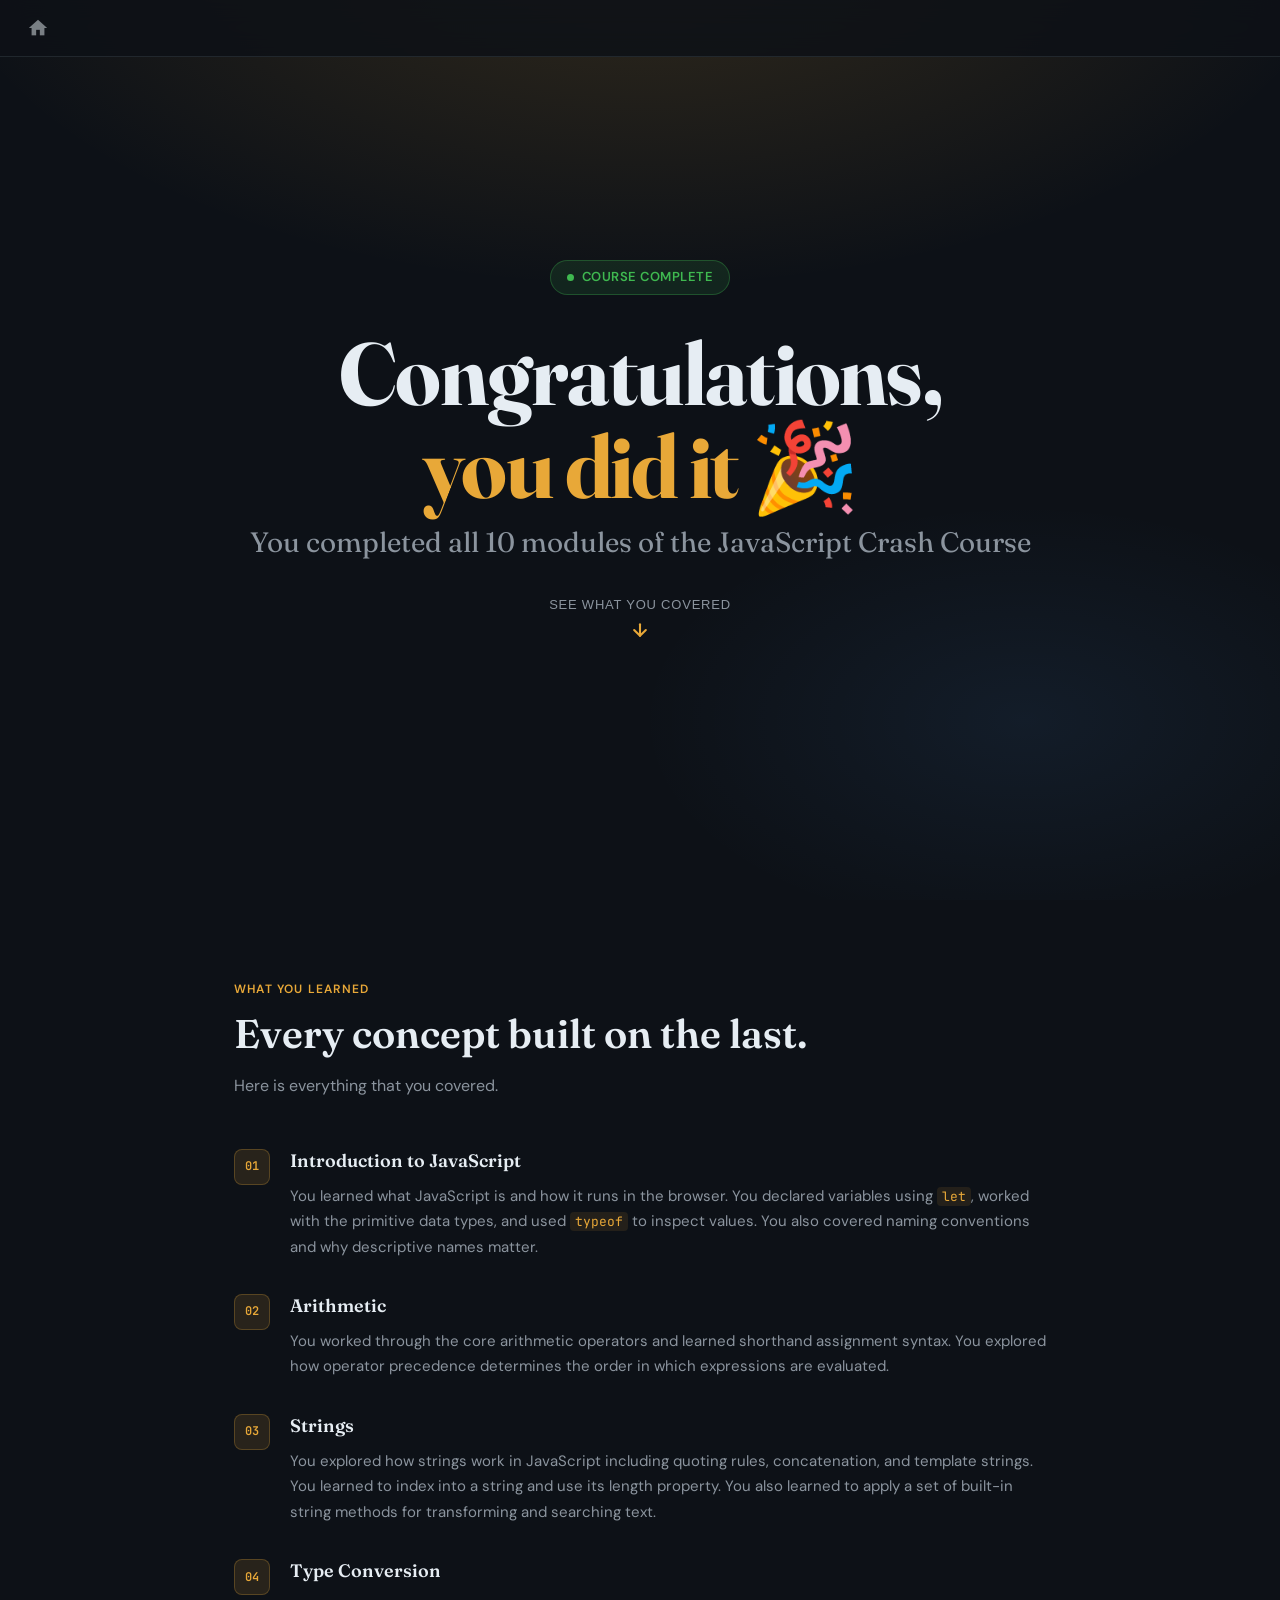
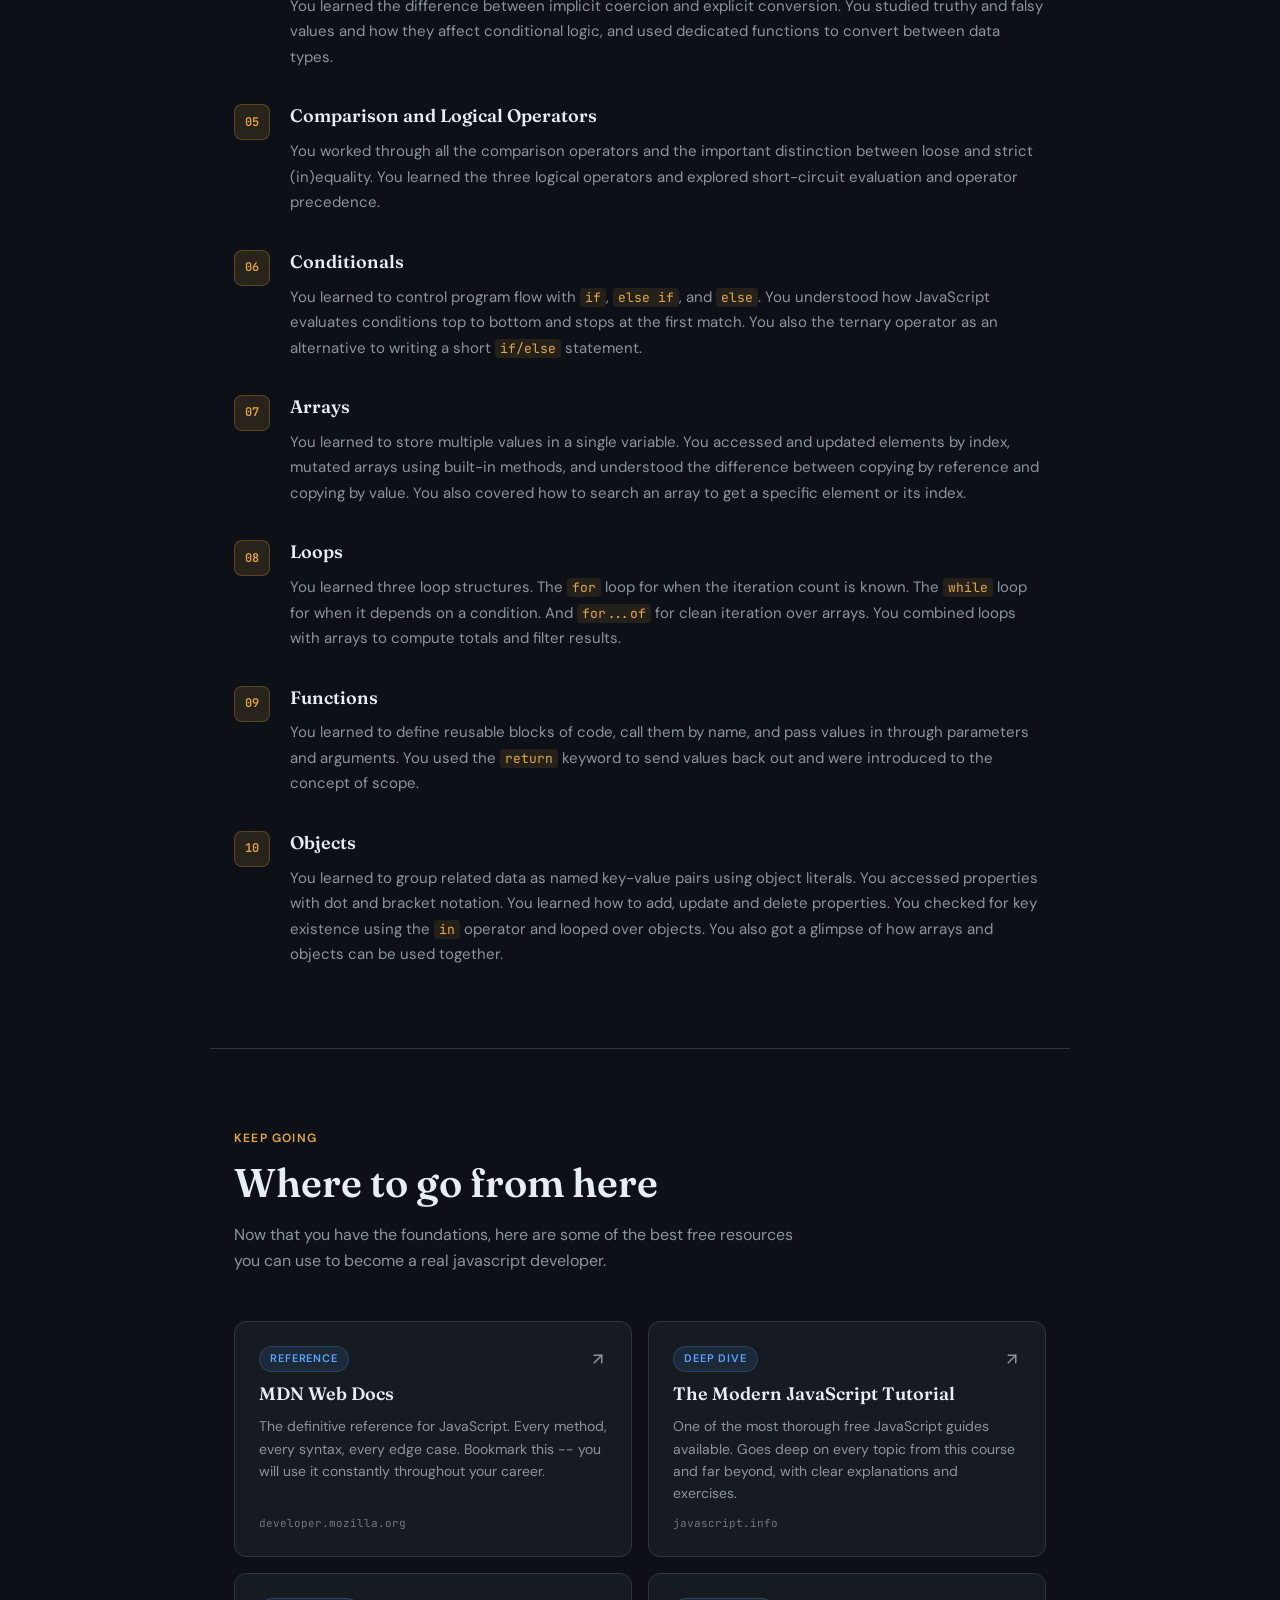
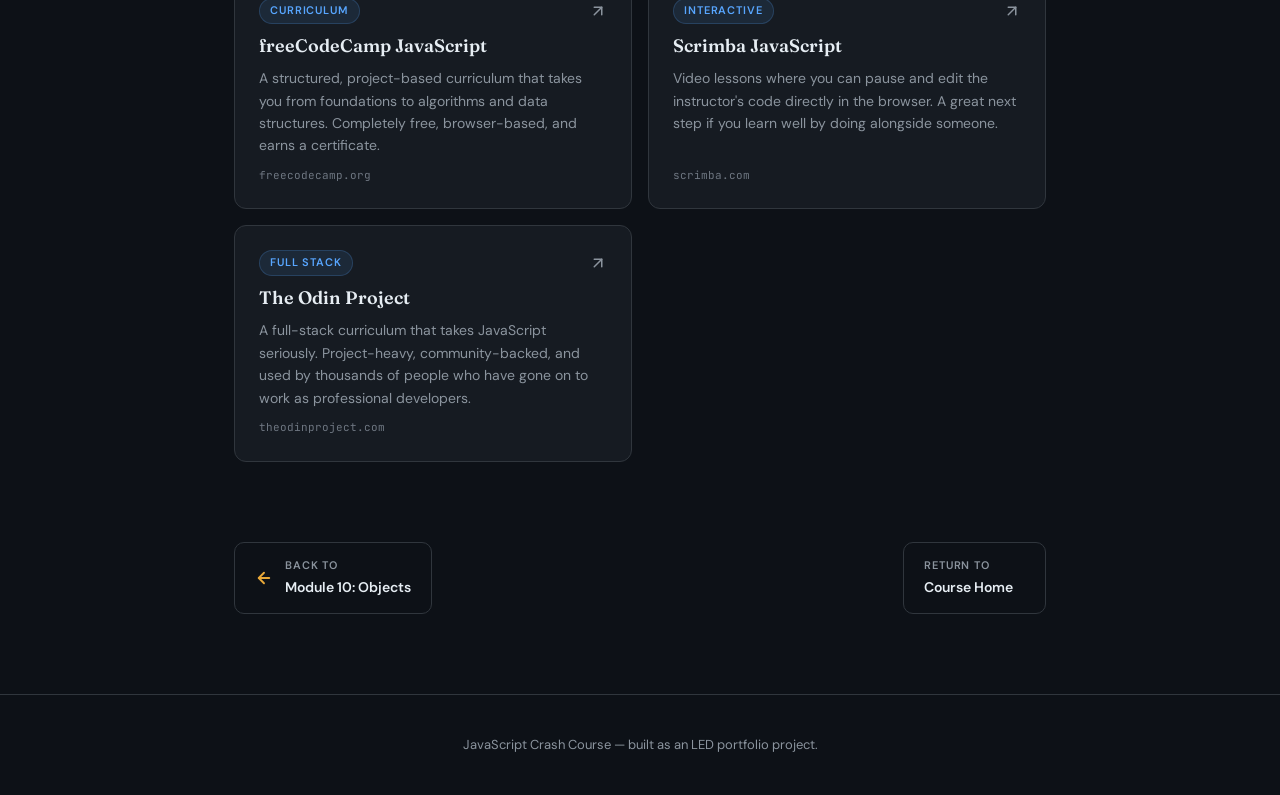
==== completion.html @ c3ea259a "first commit" ====
<!doctype html>
<html lang="en">
	<head>
		<meta charset="UTF-8" />
		<meta name="viewport" content="width=device-width, initial-scale=1.0" />
		<title>Course Complete -- JavaScript Crash Course</title>
		<link
			href="https://fonts.googleapis.com/css2?family=Fraunces:opsz,wght@9..144,400;9..144,600;9..144,700&family=DM+Sans:wght@300;400;500;600&family=JetBrains+Mono:wght@400;600&display=swap"
			rel="stylesheet"
		/>
		<link rel="stylesheet" href="../assets/css/completion.css" />
	</head>
	<body>
		<nav class="top-nav">
			<a class="top-nav-home" href="../index.html" title="Home">
				<span class="material-icons">home</span>
			</a>
		</nav>

		<div class="confetti-wrap" id="confetti"></div>

		<!-- HERO -->
		<section class="hero">
			<div class="hero-bg"></div>

			<div class="badge-wrap">
				<span class="badge-dot"></span>
				Course Complete
			</div>

			<h1 class="hero-title">
				Congratulations,<br /><span class="accent">you did it 🎉</span>
			</h1>

			<p class="hero-subtitle">
				You completed all 10 modules of the JavaScript Crash Course
			</p>

			<button
				class="scroll-cta"
				onclick="
					document
						.getElementById('recap')
						.scrollIntoView({ behavior: 'smooth' })
				"
			>
				See what you covered
				<svg
					width="20"
					height="20"
					viewBox="0 0 24 24"
					fill="none"
					stroke="currentColor"
					stroke-width="2.5"
					stroke-linecap="round"
					stroke-linejoin="round"
				>
					<line x1="12" y1="5" x2="12" y2="19" />
					<polyline points="19 12 12 19 5 12" />
				</svg>
			</button>
		</section>

		<!-- MODULES RECAP -->
		<section class="section" id="recap">
			<div class="section-label">What you learned</div>
			<h2 class="section-title">Every concept built on the last.</h2>
			<p class="section-intro">Here is everything that you covered.</p>

			<div class="recap-list">
				<div class="recap-item">
					<div class="recap-num">01</div>
					<div class="recap-body">
						<div class="recap-title">Introduction to JavaScript</div>
						<p class="recap-text">
							You learned what JavaScript is and how it runs in the browser. You
							declared variables using <code>let</code>, worked with the
							primitive data types, and used <code>typeof</code> to inspect
							values. You also covered naming conventions and why descriptive
							names matter.
						</p>
					</div>
				</div>

				<div class="recap-item">
					<div class="recap-num">02</div>
					<div class="recap-body">
						<div class="recap-title">Arithmetic</div>
						<p class="recap-text">
							You worked through the core arithmetic operators and learned
							shorthand assignment syntax. You explored how operator precedence
							determines the order in which expressions are evaluated.
						</p>
					</div>
				</div>

				<div class="recap-item">
					<div class="recap-num">03</div>
					<div class="recap-body">
						<div class="recap-title">Strings</div>
						<p class="recap-text">
							You explored how strings work in JavaScript including quoting
							rules, concatenation, and template strings. You learned to index
							into a string and use its length property. You also learned to
							apply a set of built-in string methods for transforming and
							searching text.
						</p>
					</div>
				</div>

				<div class="recap-item">
					<div class="recap-num">04</div>
					<div class="recap-body">
						<div class="recap-title">Type Conversion</div>
						<p class="recap-text">
							You learned the difference between implicit coercion and explicit
							conversion. You studied truthy and falsy values and how they
							affect conditional logic, and used dedicated functions to convert
							between data types.
						</p>
					</div>
				</div>

				<div class="recap-item">
					<div class="recap-num">05</div>
					<div class="recap-body">
						<div class="recap-title">Comparison and Logical Operators</div>
						<p class="recap-text">
							You worked through all the comparison operators and the important
							distinction between loose and strict (in)equality. You learned the
							three logical operators and explored short-circuit evaluation and
							operator precedence.
						</p>
					</div>
				</div>

				<div class="recap-item">
					<div class="recap-num">06</div>
					<div class="recap-body">
						<div class="recap-title">Conditionals</div>
						<p class="recap-text">
							You learned to control program flow with <code>if</code>,
							<code>else if</code>, and <code>else</code>. You understood how
							JavaScript evaluates conditions top to bottom and stops at the
							first match. You also the ternary operator as an alternative to
							writing a short <code>if/else</code> statement.
						</p>
					</div>
				</div>

				<div class="recap-item">
					<div class="recap-num">07</div>
					<div class="recap-body">
						<div class="recap-title">Arrays</div>
						<p class="recap-text">
							You learned to store multiple values in a single variable. You
							accessed and updated elements by index, mutated arrays using
							built-in methods, and understood the difference between copying by
							reference and copying by value. You also covered how to search an
							array to get a specific element or its index.
						</p>
					</div>
				</div>

				<div class="recap-item">
					<div class="recap-num">08</div>
					<div class="recap-body">
						<div class="recap-title">Loops</div>
						<p class="recap-text">
							You learned three loop structures. The <code>for</code> loop for
							when the iteration count is known. The <code>while</code> loop for
							when it depends on a condition. And <code>for...of</code> for
							clean iteration over arrays. You combined loops with arrays to
							compute totals and filter results.
						</p>
					</div>
				</div>

				<div class="recap-item">
					<div class="recap-num">09</div>
					<div class="recap-body">
						<div class="recap-title">Functions</div>
						<p class="recap-text">
							You learned to define reusable blocks of code, call them by name,
							and pass values in through parameters and arguments. You used the
							<code>return</code> keyword to send values back out and were
							introduced to the concept of scope.
						</p>
					</div>
				</div>

				<div class="recap-item">
					<div class="recap-num">10</div>
					<div class="recap-body">
						<div class="recap-title">Objects</div>
						<p class="recap-text">
							You learned to group related data as named key-value pairs using
							object literals. You accessed properties with dot and bracket
							notation. You learned how to add, update and delete properties.
							You checked for key existence using the
							<code>in</code> operator and looped over objects. You also got a
							glimpse of how arrays and objects can be used together.
						</p>
					</div>
				</div>
			</div>
		</section>

		<hr class="divider" />

		<!-- NEXT STEPS -->
		<section class="section">
			<div class="section-label">Keep going</div>
			<h2 class="section-title">Where to go from here</h2>
			<p class="section-intro">
				Now that you have the foundations, here are some of the best free
				resources you can use to become a real javascript developer.
			</p>

			<div class="resources-grid">
				<a
					class="resource-card"
					href="https://developer.mozilla.org/en-US/docs/Web/JavaScript"
					target="_blank"
					rel="noopener"
				>
					<div class="resource-header">
						<span class="resource-tag">Reference</span>
						<svg
							class="resource-arrow"
							width="18"
							height="18"
							viewBox="0 0 24 24"
							fill="none"
							stroke="currentColor"
							stroke-width="2"
							stroke-linecap="round"
							stroke-linejoin="round"
						>
							<line x1="7" y1="17" x2="17" y2="7" />
							<polyline points="7 7 17 7 17 17" />
						</svg>
					</div>
					<div class="resource-name">MDN Web Docs</div>
					<div class="resource-desc">
						The definitive reference for JavaScript. Every method, every syntax,
						every edge case. Bookmark this -- you will use it constantly
						throughout your career.
					</div>
					<div class="resource-url">developer.mozilla.org</div>
				</a>

				<a
					class="resource-card"
					href="https://javascript.info/"
					target="_blank"
					rel="noopener"
				>
					<div class="resource-header">
						<span class="resource-tag">Deep Dive</span>
						<svg
							class="resource-arrow"
							width="18"
							height="18"
							viewBox="0 0 24 24"
							fill="none"
							stroke="currentColor"
							stroke-width="2"
							stroke-linecap="round"
							stroke-linejoin="round"
						>
							<line x1="7" y1="17" x2="17" y2="7" />
							<polyline points="7 7 17 7 17 17" />
						</svg>
					</div>
					<div class="resource-name">The Modern JavaScript Tutorial</div>
					<div class="resource-desc">
						One of the most thorough free JavaScript guides available. Goes deep
						on every topic from this course and far beyond, with clear
						explanations and exercises.
					</div>
					<div class="resource-url">javascript.info</div>
				</a>

				<a
					class="resource-card"
					href="https://www.freecodecamp.org/learn/javascript-v9/"
					target="_blank"
					rel="noopener"
				>
					<div class="resource-header">
						<span class="resource-tag">Curriculum</span>
						<svg
							class="resource-arrow"
							width="18"
							height="18"
							viewBox="0 0 24 24"
							fill="none"
							stroke="currentColor"
							stroke-width="2"
							stroke-linecap="round"
							stroke-linejoin="round"
						>
							<line x1="7" y1="17" x2="17" y2="7" />
							<polyline points="7 7 17 7 17 17" />
						</svg>
					</div>
					<div class="resource-name">freeCodeCamp JavaScript</div>
					<div class="resource-desc">
						A structured, project-based curriculum that takes you from
						foundations to algorithms and data structures. Completely free,
						browser-based, and earns a certificate.
					</div>
					<div class="resource-url">freecodecamp.org</div>
				</a>

				<a
					class="resource-card"
					href="https://scrimba.com/t0js?via=freecodecamp"
					target="_blank"
					rel="noopener"
				>
					<div class="resource-header">
						<span class="resource-tag">Interactive</span>
						<svg
							class="resource-arrow"
							width="18"
							height="18"
							viewBox="0 0 24 24"
							fill="none"
							stroke="currentColor"
							stroke-width="2"
							stroke-linecap="round"
							stroke-linejoin="round"
						>
							<line x1="7" y1="17" x2="17" y2="7" />
							<polyline points="7 7 17 7 17 17" />
						</svg>
					</div>
					<div class="resource-name">Scrimba JavaScript</div>
					<div class="resource-desc">
						Video lessons where you can pause and edit the instructor's code
						directly in the browser. A great next step if you learn well by
						doing alongside someone.
					</div>
					<div class="resource-url">scrimba.com</div>
				</a>

				<a
					class="resource-card"
					href="https://www.theodinproject.com/paths/full-stack-javascript/courses/javascript"
					target="_blank"
					rel="noopener"
				>
					<div class="resource-header">
						<span class="resource-tag">Full Stack</span>
						<svg
							class="resource-arrow"
							width="18"
							height="18"
							viewBox="0 0 24 24"
							fill="none"
							stroke="currentColor"
							stroke-width="2"
							stroke-linecap="round"
							stroke-linejoin="round"
						>
							<line x1="7" y1="17" x2="17" y2="7" />
							<polyline points="7 7 17 7 17 17" />
						</svg>
					</div>
					<div class="resource-name">The Odin Project</div>
					<div class="resource-desc">
						A full-stack curriculum that takes JavaScript seriously.
						Project-heavy, community-backed, and used by thousands of people who
						have gone on to work as professional developers.
					</div>
					<div class="resource-url">theodinproject.com</div>
				</a>
			</div>
		</section>

		<div
			class="module-nav"
			style="max-width: 860px; margin: 0 auto; padding: 0 24px 80px"
		>
			<a class="prev-module" href="modules/module10.html">
				<div class="prev-arrow-icon">
					<svg
						viewBox="0 0 24 24"
						width="18"
						height="18"
						fill="none"
						stroke="currentColor"
						stroke-width="2.5"
						stroke-linecap="round"
						stroke-linejoin="round"
					>
						<line x1="19" y1="12" x2="5" y2="12"></line>
						<polyline points="12 19 5 12 12 5"></polyline>
					</svg>
				</div>
				<div class="prev-text">
					<span class="prev-label">Back to</span>
					<span class="prev-title">Module 10: Objects</span>
				</div>
			</a>
			<a class="next-module" href="index.html">
				<div class="next-text">
					<span class="next-label">Return to</span>
					<span class="next-title">Course Home</span>
				</div>
				<div class="next-arrow-icon">
					<svg
						viewBox="0 0 24 24"
						fill="none"
						stroke="currentColor"
						stroke-width="2.5"
						stroke-linecap="round"
						stroke-linejoin="round"
					>
						<line x1="5" y1="12" x2="19" y2="12"></line>
						<polyline points="12 5 19 12 12 19"></polyline>
					</svg>
				</div>
			</a>
		</div>
		<footer class="footer">
			<p>JavaScript Crash Course &mdash; built as an LED portfolio project.</p>
		</footer>

		<script>
			// Confetti on load
			const colours = [
				"#e8a838",
				"#58a6ff",
				"#3fb950",
				"#f78166",
				"#d2a8ff",
				"#ffa657",
			];
			const wrap = document.getElementById("confetti");

			function spawnConfetti() {
				for (let i = 0; i < 80; i++) {
					const el = document.createElement("div");
					el.className = "confetti-piece";
					const size = Math.random() * 8 + 5;
					el.style.cssText = `
      left: ${Math.random() * 100}%;
      width: ${size}px;
      height: ${size}px;
      background: ${colours[Math.floor(Math.random() * colours.length)]};
      border-radius: ${Math.random() > 0.5 ? "50%" : "2px"};
      animation-duration: ${Math.random() * 2 + 2}s;
      animation-delay: ${Math.random() * 1.5}s;
    `;
					wrap.appendChild(el);
				}
				setTimeout(() => {
					wrap.innerHTML = "";
				}, 5000);
			}

			spawnConfetti();
		</script>
	</body>
</html>
---- assets/css/completion.css ----
@import url("https://fonts.googleapis.com/icon?family=Material+Icons");

*,
*::before,
*::after {
	box-sizing: border-box;
	margin: 0;
	padding: 0;
}

:root {
	--bg: #0d1117;
	--surface: #161b22;
	--surface2: #1c2330;
	--border: #30363d;
	--accent: #e8a838;
	--accent2: #58a6ff;
	--text: #e6edf3;
	--muted: #8b949e;
	--green: #3fb950;
	--radius: 12px;
}

/* ── TOP NAV ── */
.top-nav {
	position: fixed;
	top: 0;
	left: 0;
	right: 0;
	z-index: 100;
	background: rgba(13, 17, 23, 0.85);
	backdrop-filter: blur(12px);
	-webkit-backdrop-filter: blur(12px);
	border-bottom: 1px solid rgba(48, 54, 61, 0.6);
	padding: 10px 20px;
	display: flex;
	align-items: center;
}
.top-nav-home {
	display: flex;
	align-items: center;
	justify-content: center;
	width: 36px;
	height: 36px;
	border-radius: 8px;
	color: rgba(230, 237, 243, 0.5);
	text-decoration: none;
	transition:
		background 0.15s,
		color 0.15s;
}
.top-nav-home:hover {
	background: rgba(230, 237, 243, 0.08);
	color: var(--text);
}
.top-nav-home .material-icons {
	font-size: 22px;
}
/* push hero below fixed nav */
.hero {
	padding-top: 120px;
}

html {
	scroll-behavior: smooth;
}

body {
	background: var(--bg);
	color: var(--text);
	font-family: "DM Sans", sans-serif;
	font-size: 16px;
	line-height: 1.6;
	min-height: 100vh;
	overflow-x: hidden;
}

/* ── HERO ── */
.hero {
	position: relative;
	min-height: 100vh;
	display: flex;
	flex-direction: column;
	align-items: center;
	justify-content: center;
	text-align: center;
	padding: 60px 24px;
	overflow: hidden;
}

.hero-bg {
	position: absolute;
	inset: 0;
	background:
		radial-gradient(
			ellipse 80% 60% at 50% -10%,
			rgba(232, 168, 56, 0.18) 0%,
			transparent 70%
		),
		radial-gradient(
			ellipse 50% 40% at 80% 80%,
			rgba(88, 166, 255, 0.08) 0%,
			transparent 60%
		);
	pointer-events: none;
}

.badge-wrap {
	display: inline-flex;
	align-items: center;
	gap: 8px;
	background: rgba(63, 185, 80, 0.12);
	border: 1px solid rgba(63, 185, 80, 0.3);
	border-radius: 999px;
	padding: 6px 16px;
	font-size: 13px;
	font-weight: 600;
	color: var(--green);
	letter-spacing: 0.04em;
	text-transform: uppercase;
	margin-bottom: 32px;
	animation: fadeUp 0.6s ease both;
}

.badge-dot {
	width: 7px;
	height: 7px;
	border-radius: 50%;
	background: var(--green);
	animation: pulse 2s ease infinite;
}

@keyframes pulse {
	0%,
	100% {
		opacity: 1;
		transform: scale(1);
	}
	50% {
		opacity: 0.5;
		transform: scale(1.4);
	}
}

.hero-title {
	font-family: "Fraunces", serif;
	font-size: clamp(48px, 8vw, 88px);
	font-weight: 700;
	line-height: 1.05;
	letter-spacing: -0.02em;
	margin-bottom: 8px;
	animation: fadeUp 0.6s 0.1s ease both;
}

.hero-title .accent {
	color: var(--accent);
}

.hero-subtitle {
	font-family: "Fraunces", serif;
	font-size: clamp(20px, 3vw, 28px);
	font-weight: 400;
	color: var(--muted);
	margin-bottom: 24px;
	animation: fadeUp 0.6s 0.2s ease both;
}

.hero-desc {
	max-width: 540px;
	font-size: 17px;
	color: var(--muted);
	margin-bottom: 48px;
	animation: fadeUp 0.6s 0.3s ease both;
}

.hero-desc strong {
	color: var(--text);
}

.scroll-cta {
	display: flex;
	flex-direction: column;
	align-items: center;
	gap: 8px;
	color: var(--muted);
	font-size: 13px;
	letter-spacing: 0.06em;
	text-transform: uppercase;
	animation: fadeUp 0.6s 0.5s ease both;
	cursor: pointer;
	border: none;
	background: none;
	margin-top: 8px;
}

.scroll-cta svg {
	animation: bounce 2s ease infinite;
	color: var(--accent);
}

@keyframes bounce {
	0%,
	100% {
		transform: translateY(0);
	}
	50% {
		transform: translateY(6px);
	}
}

@keyframes fadeUp {
	from {
		opacity: 0;
		transform: translateY(20px);
	}
	to {
		opacity: 1;
		transform: translateY(0);
	}
}

/* ── MODULES RECAP ── */
.section {
	max-width: 860px;
	margin: 0 auto;
	padding: 80px 24px;
}

.section-label {
	font-size: 12px;
	font-weight: 600;
	letter-spacing: 0.1em;
	text-transform: uppercase;
	color: var(--accent);
	margin-bottom: 12px;
}

.section-title {
	font-family: "Fraunces", serif;
	font-size: clamp(28px, 4vw, 40px);
	font-weight: 600;
	line-height: 1.15;
	margin-bottom: 16px;
}

.section-intro {
	color: var(--muted);
	font-size: 16px;
	max-width: 560px;
	margin-bottom: 48px;
}

.recap-list {
	display: flex;
	flex-direction: column;
	gap: 32px;
}

.recap-item {
	display: flex;
	gap: 20px;
	align-items: flex-start;
}

.recap-num {
	width: 36px;
	height: 36px;
	border-radius: 8px;
	background: rgba(232, 168, 56, 0.12);
	border: 1px solid rgba(232, 168, 56, 0.25);
	display: flex;
	align-items: center;
	justify-content: center;
	font-family: "JetBrains Mono", monospace;
	font-size: 12px;
	font-weight: 600;
	color: var(--accent);
	flex-shrink: 0;
	margin-top: 2px;
}

.recap-body {
	flex: 1;
}

.recap-title {
	font-family: "Fraunces", serif;
	font-size: 18px;
	font-weight: 600;
	margin-bottom: 8px;
}

.recap-text {
	font-size: 15px;
	color: var(--muted);
	line-height: 1.7;
}

.recap-text code {
	font-family: "JetBrains Mono", monospace;
	font-size: 13px;
	background: rgba(232, 168, 56, 0.1);
	color: var(--accent);
	padding: 1px 5px;
	border-radius: 4px;
}

/* ── DIVIDER ── */
.divider {
	border: none;
	border-top: 1px solid var(--border);
	max-width: 860px;
	margin: 0 auto;
}

/* ── NEXT STEPS ── */
.resources-grid {
	display: grid;
	grid-template-columns: repeat(auto-fill, minmax(320px, 1fr));
	gap: 16px;
}

.resource-card {
	background: var(--surface);
	border: 1px solid var(--border);
	border-radius: var(--radius);
	padding: 24px;
	text-decoration: none;
	color: inherit;
	display: flex;
	flex-direction: column;
	gap: 10px;
	transition:
		border-color 0.2s,
		transform 0.2s;
	position: relative;
	overflow: hidden;
}

.resource-card::before {
	content: "";
	position: absolute;
	inset: 0;
	background: linear-gradient(
		135deg,
		rgba(88, 166, 255, 0.04) 0%,
		transparent 60%
	);
	opacity: 0;
	transition: opacity 0.2s;
}

.resource-card:hover {
	border-color: var(--accent2);
	transform: translateY(-2px);
}

.resource-card:hover::before {
	opacity: 1;
}

.resource-header {
	display: flex;
	align-items: center;
	justify-content: space-between;
	gap: 12px;
}

.resource-tag {
	font-size: 11px;
	font-weight: 600;
	letter-spacing: 0.08em;
	text-transform: uppercase;
	padding: 3px 10px;
	border-radius: 999px;
	background: rgba(88, 166, 255, 0.1);
	color: var(--accent2);
	border: 1px solid rgba(88, 166, 255, 0.2);
}

.resource-arrow {
	color: var(--muted);
	transition:
		color 0.2s,
		transform 0.2s;
	flex-shrink: 0;
}

.resource-card:hover .resource-arrow {
	color: var(--accent2);
	transform: translate(3px, -3px);
}

.resource-name {
	font-family: "Fraunces", serif;
	font-size: 18px;
	font-weight: 600;
	line-height: 1.3;
}

.resource-desc {
	font-size: 14px;
	color: var(--muted);
	line-height: 1.6;
}

.resource-url {
	font-family: "JetBrains Mono", monospace;
	font-size: 11px;
	color: #6e7681;
	margin-top: auto;
	word-break: break-all;
}

/* NAV */
.module-nav {
	display: flex;
	justify-content: space-between;
	align-items: center;
	gap: 16px;
	margin-top: 48px;
}

.prev-module,
.next-module {
	display: flex;
	align-items: center;
	gap: 12px;
	text-decoration: none;
	padding: 14px 20px;
	border-radius: 10px;
	border: 1px solid var(--border);
	transition:
		border-color 0.2s,
		background 0.2s;
	max-width: 260px;
}

.prev-module:hover,
.next-module:hover {
	border-color: var(--accent);
	background: rgba(232, 168, 56, 0.06);
}

.next-module {
	margin-left: auto;
}

.prev-arrow-icon,
.next-arrow-icon {
	display: flex;
	align-items: center;
	color: var(--accent);
	flex-shrink: 0;
}

.prev-text,
.next-text {
	display: flex;
	flex-direction: column;
	gap: 2px;
}

.prev-label,
.next-label {
	font-size: 11px;
	font-weight: 600;
	letter-spacing: 0.08em;
	text-transform: uppercase;
	color: var(--muted);
}

.prev-title,
.next-title {
	font-size: 14px;
	font-weight: 600;
	color: var(--text);
}
/* ── FOOTER ── */
.footer {
	border-top: 1px solid var(--border);
	padding: 40px 24px;
	text-align: center;
	color: var(--muted);
	font-size: 13px;
}

.footer a {
	color: var(--accent);
	text-decoration: none;
}

.footer a:hover {
	text-decoration: underline;
}

/* ── CONFETTI ── */
.confetti-wrap {
	position: fixed;
	inset: 0;
	pointer-events: none;
	z-index: 999;
	overflow: hidden;
}

.confetti-piece {
	position: absolute;
	top: -20px;
	width: 8px;
	height: 8px;
	border-radius: 2px;
	animation: confettiFall linear forwards;
}

@keyframes confettiFall {
	0% {
		transform: translateY(0) rotate(0deg);
		opacity: 1;
	}
	90% {
		opacity: 1;
	}
	100% {
		transform: translateY(110vh) rotate(720deg);
		opacity: 0;
	}
}
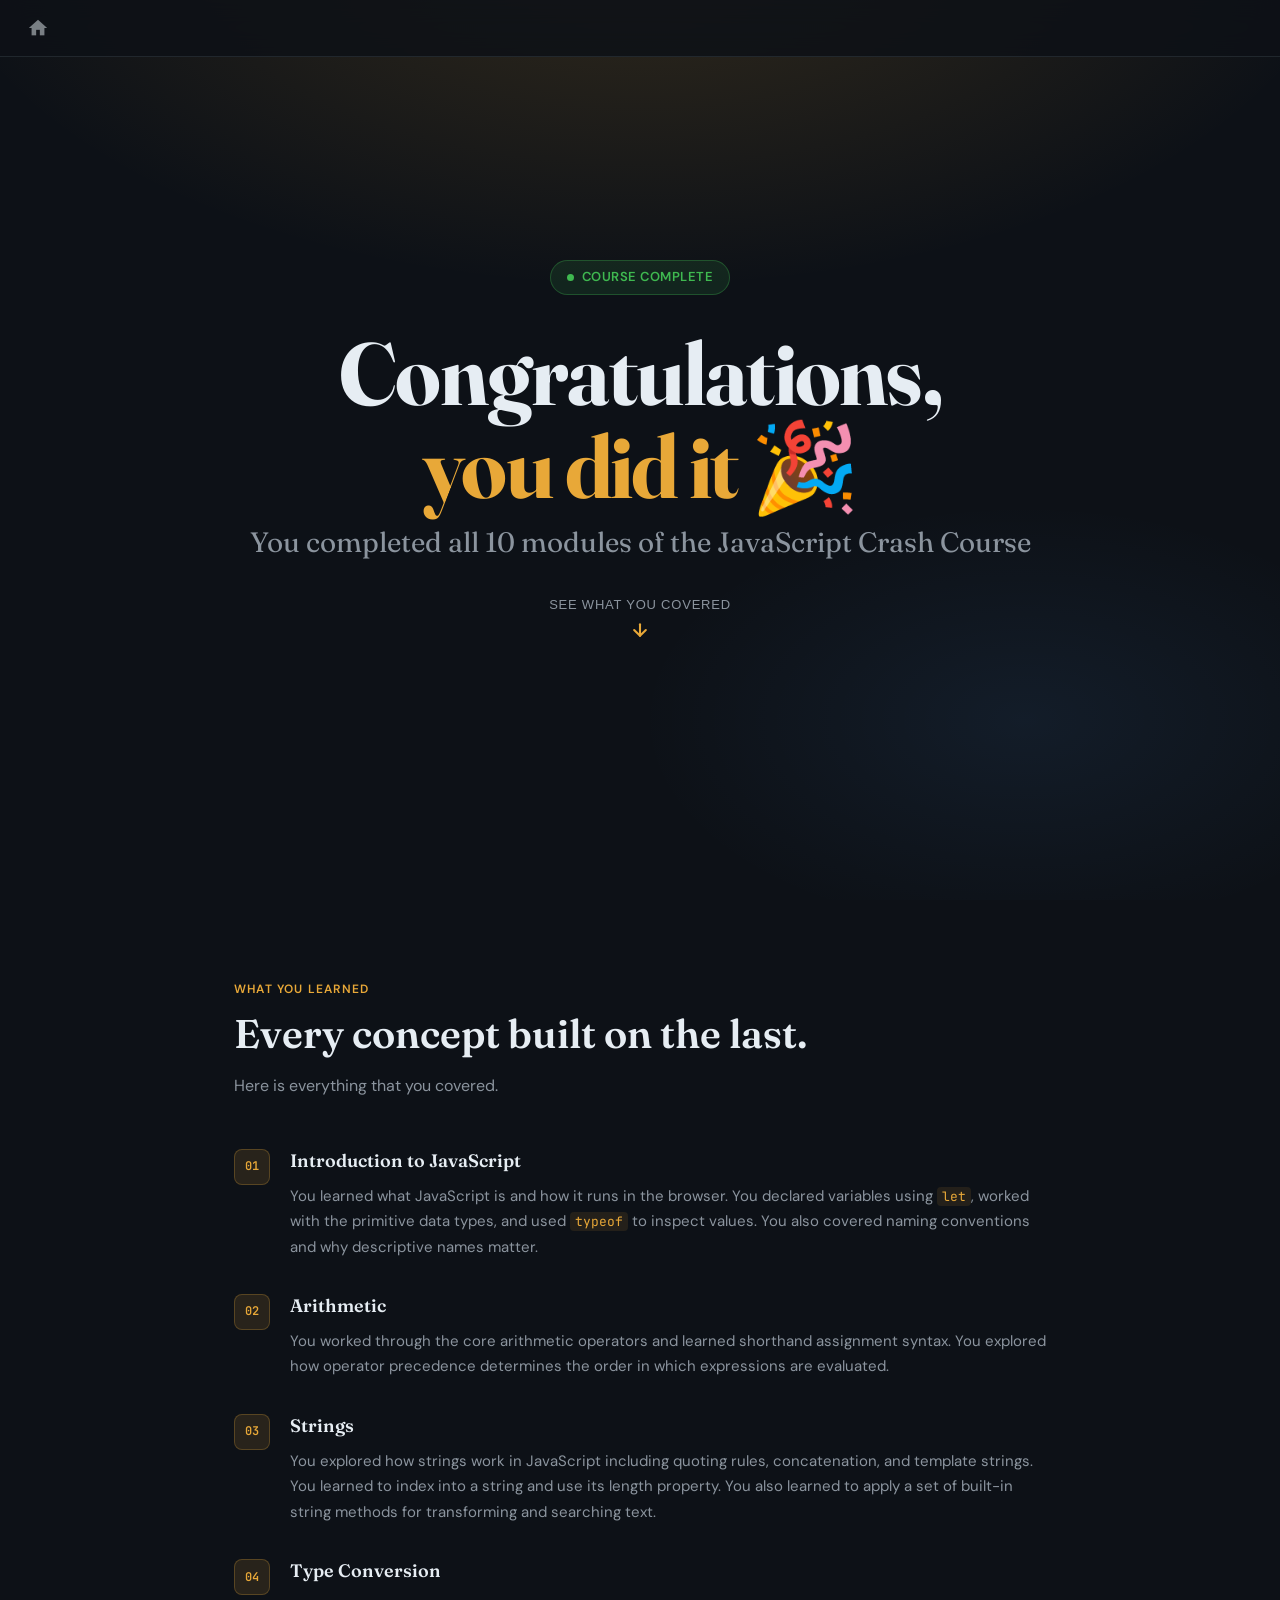
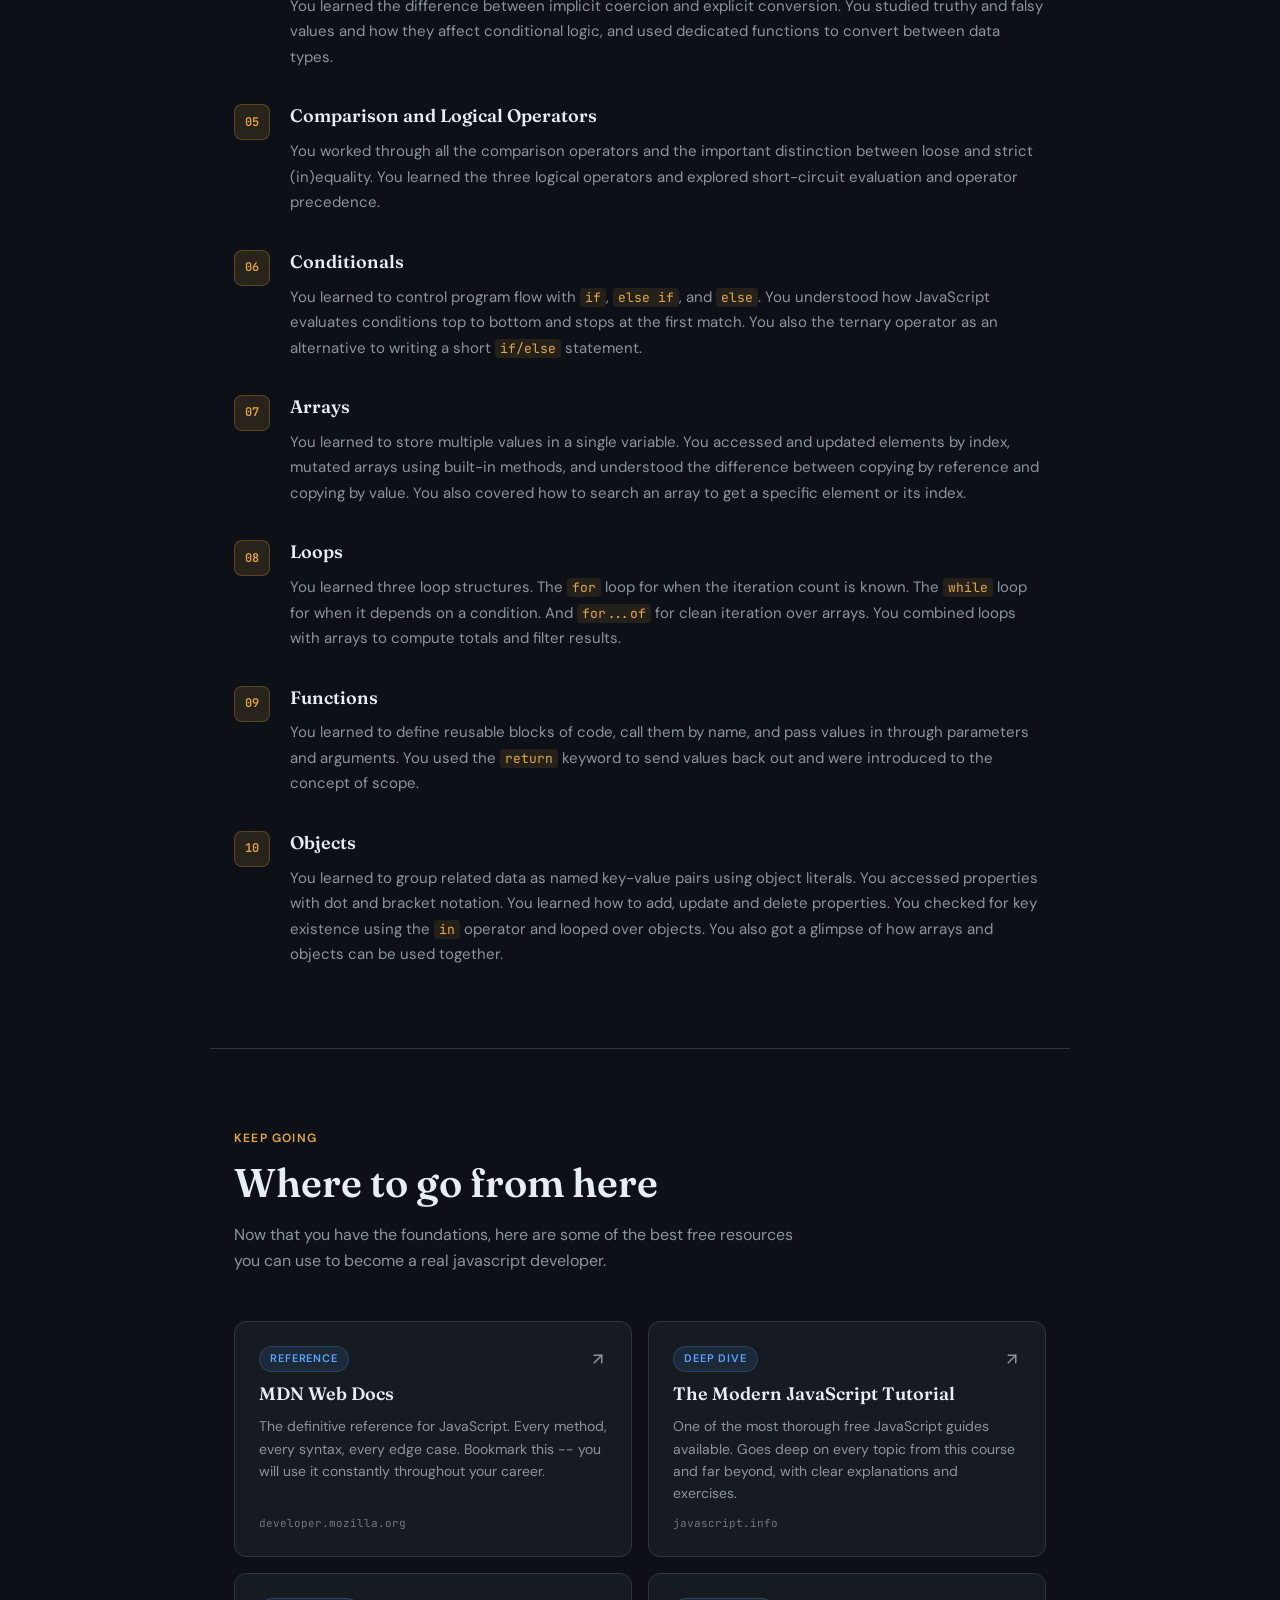
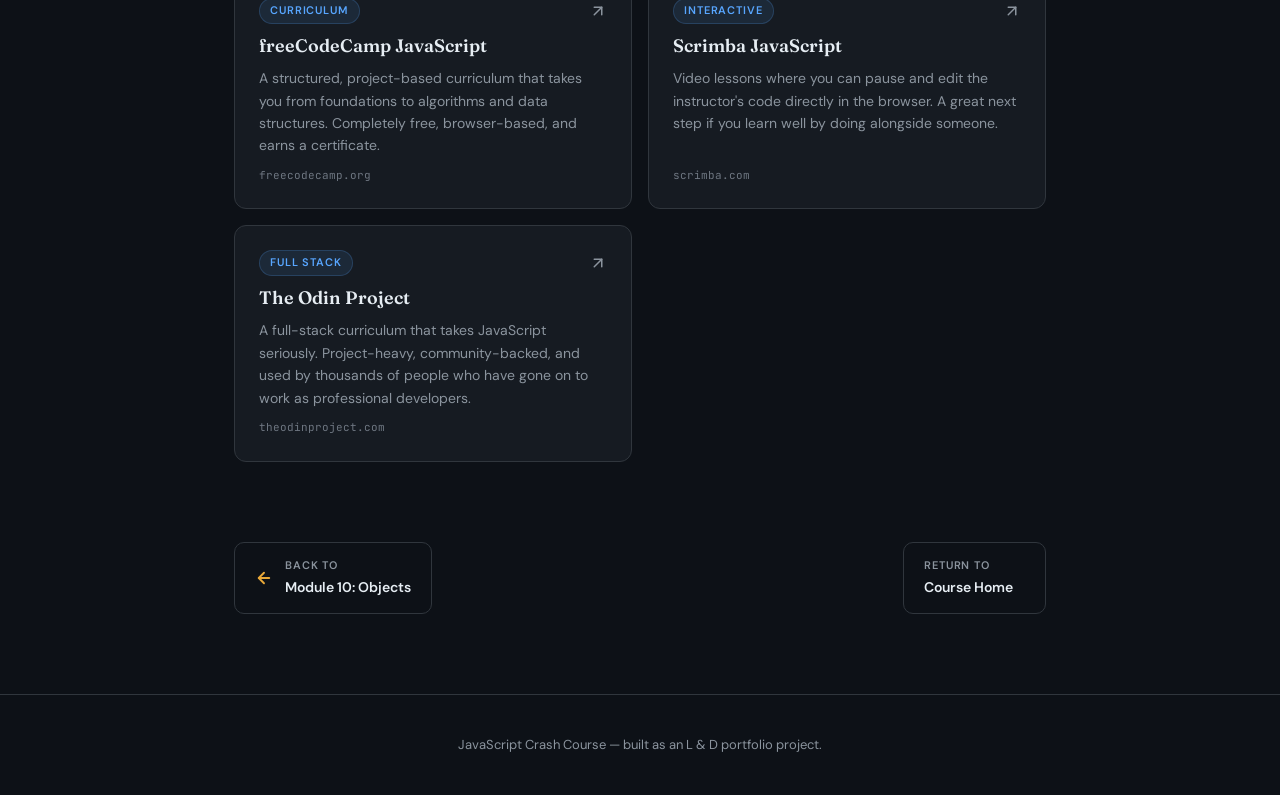
==== commit d12e7cb0: "edited footer note" ====
--- a/completion.html
+++ b/completion.html
@@ -426,7 +426,7 @@
 			</a>
 		</div>
 		<footer class="footer">
-			<p>JavaScript Crash Course &mdash; built as an LED portfolio project.</p>
+			<p>JavaScript Crash Course &mdash; built as an L & D portfolio project.</p>
 		</footer>
 
 		<script>
